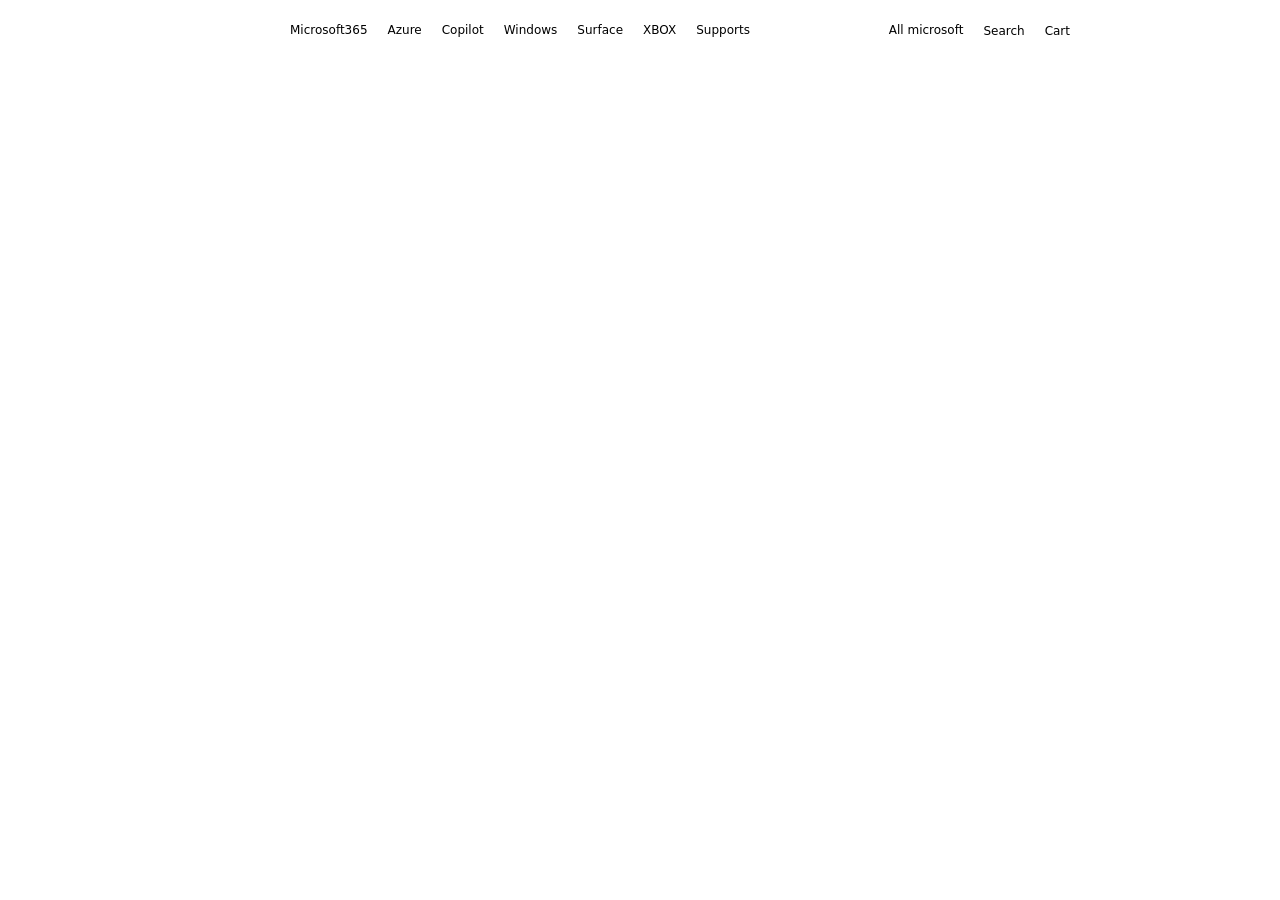
==== project 1(MS Landing page)/index.html @ 5c168fcf "Rename project folder and remove placeholder text Rename files from 'project 1' to 'project 1(MS Lan" ====
<!DOCTYPE html>
<html lang="en">
<head>
    <meta charset="UTF-8">
    <meta name="viewport" content="width=device-width, initial-scale=1.0">
    <title>Document</title>
    <link rel="stylesheet" href="style.css">
    <link
  href="https://cdn.jsdelivr.net/npm/remixicon@4.9.0/fonts/remixicon.css"
  rel="stylesheet"
/>
</head>
<body>
    <main>

        <nav>
            <div class="left">
                <img 
                width="100px"
                src="https://uhf.microsoft.com/images/microsoft/RE1Mu3b.png" alt="">
                <p>Microsoft365</p>
                <p>Azure</p>
                <p>Copilot</p>
                <p>Windows</p>
                <p>Surface</p>
                <p>XBOX</p>
                <p>Supports</p>
            </div>
            <div class="right">
                <p>All microsoft <span><i class="ri-arrow-down-s-line"></i></span></p>
                <p>Search <span><i class="ri-search-line"></i></span></p>
                <p>Cart <span><i class="ri-shopping-cart-2-line"></i></span></p>
                <div class="profile">

                </div>
            </div>
            
        </nav>

        <section>
            <img src="https://cdn-dynmedia-1.microsoft.com/is/image/microsoftcorp/Highlight-Surface-Pro-AI-11Ed-Sapphire-MC001-3000x1682:VP5-1920x600" alt="">
            <div class="content">
                
            </div>
        </section>
    </main>
</body>
</html>
---- project 1(MS Landing page)/style.css ----
*{
    margin: 0;
    padding: 0;
    box-sizing: border-box;
}

 html, body{
    height: 100%;
    width: 100%;
    font-family: system-ui, -apple-system, BlinkMacSystemFont, 'Segoe UI', Roboto, Oxygen, Ubuntu, Cantarell, 'Open Sans', 'Helvetica Neue', sans-serif;
 }

 main{
    height: 100%;
    width: 100%;
    display: flex;
    flex-direction: column;
}

nav{
    display: flex;
    align-items: center;
    justify-content: space-between;
    padding: 10px 150px 10px 150px; 
}

nav .left{
    display: flex;
    align-items: center;
    gap: 20px;

}

nav .left img{
    margin-right: 20px;
}

nav p{
    font-size: 12px;
}

nav .right{
    display: flex;
    align-items: center;
    gap: 20px;

}

.ri-search-line{
    font-size: 15px;
}

.ri-shopping-cart-2-line{
    font-size: 15px;
}

.profile{
    height: 40px;
    width: 40px;
    background-image: url(https://plus.unsplash.com/premium_photo-1779372801181-0d00b1448662?w=900&auto=format&fit=crop&q=60&ixlib=rb-4.1.0&ixid=M3wxMjA3fDB8MHxmZWF0dXJlZC1waG90b3MtZmVlZHwyNXx8fGVufDB8fHx8fA%3D%3D);
    border-radius: 50%;
    background-size: cover;
    background-position: center;

}

section{
    width: 95%;
    display: flex;
    align-self: center;
}

section img{
    width: 100%; 
}
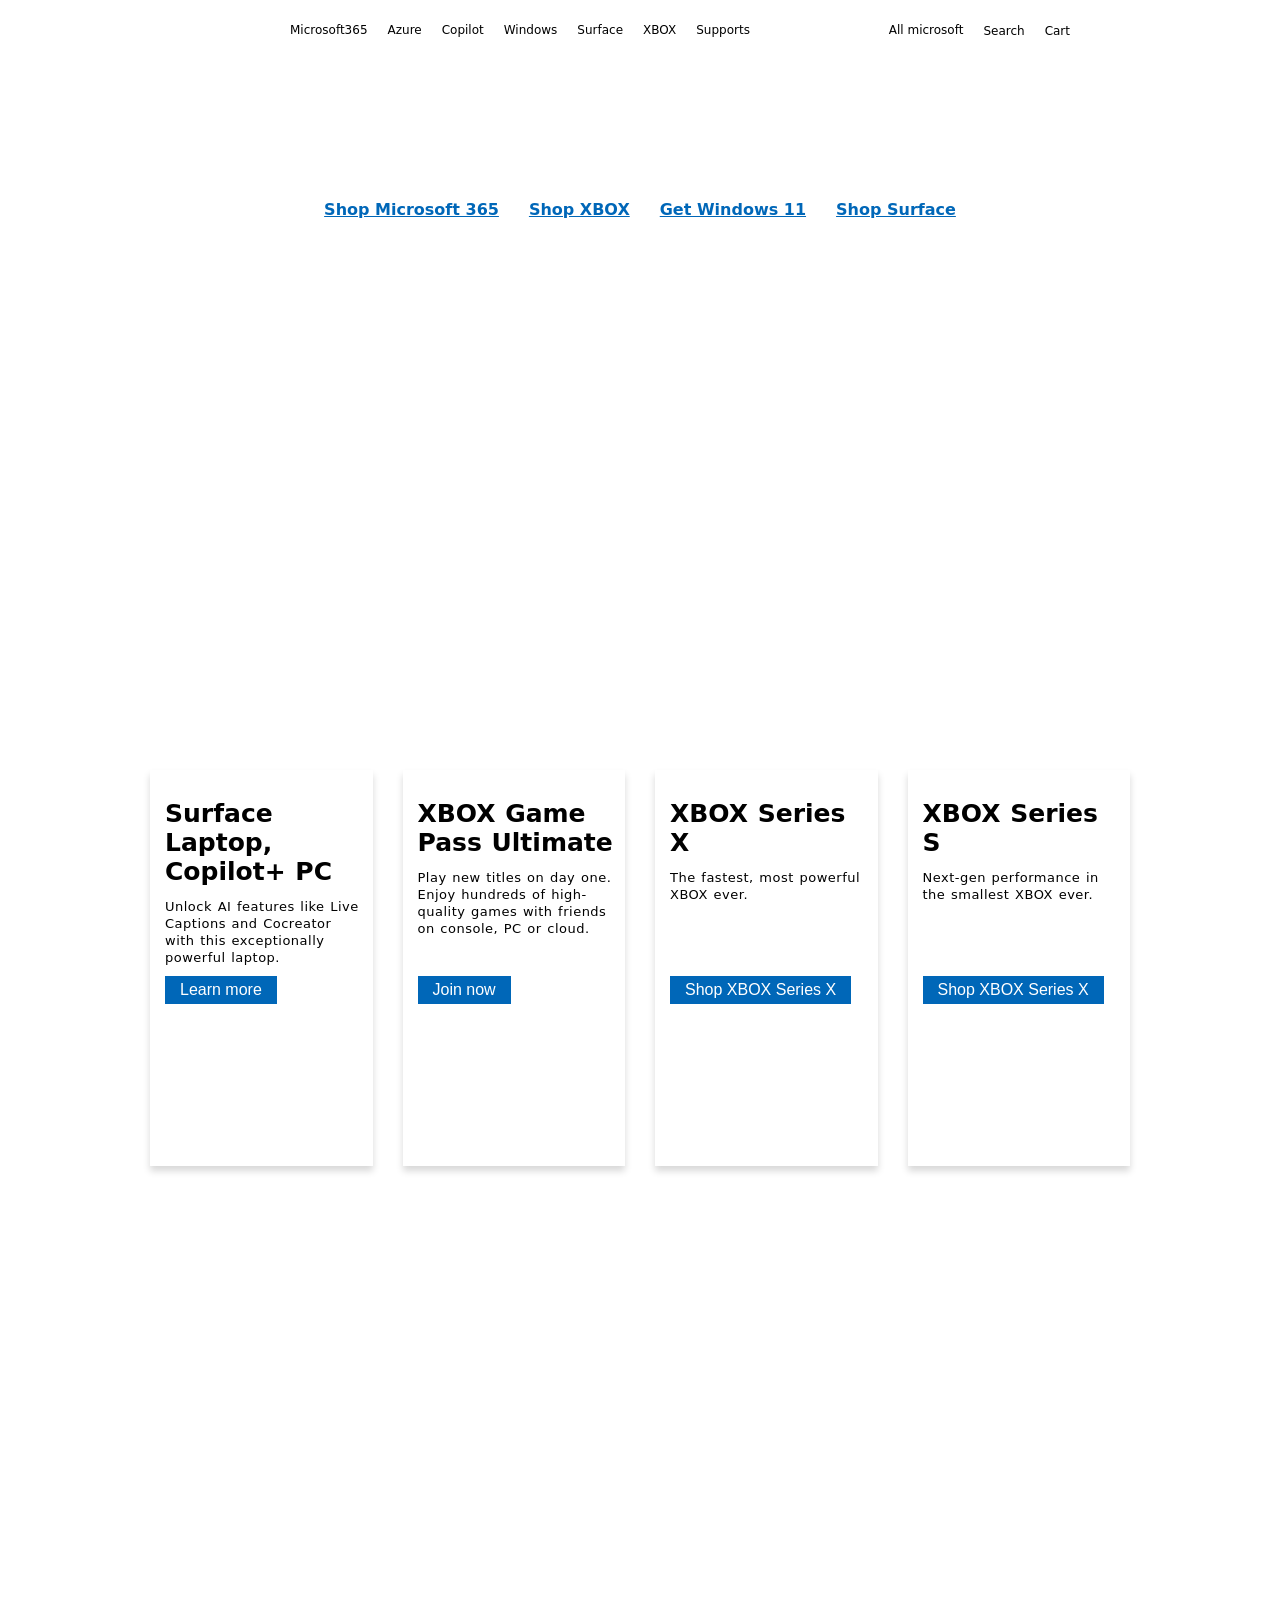
==== commit 2ebf094b: "Add promotional card sections and styles Add three new page sections to the landing page: container3" ====
--- a/project 1(MS Landing page)/index.html
+++ b/project 1(MS Landing page)/index.html
@@ -43,6 +43,106 @@
                 
             </div>
         </section>
+
+        <div class="container3">
+            <div class="box">
+                 <img src="https://cdn-dynmedia-1.microsoft.com/is/content/microsoftcorp/Link-List-Icons-Microsoft-365?wid=40&hei=40" alt="">
+                 <p>Shop Microsoft 365</p>
+            </div>
+
+            <div class="box">
+                 <img src="https://cdn-dynmedia-1.microsoft.com/is/content/microsoftcorp/Link-List-Icons-Xbox-Games-Consoles?wid=40&hei=40" alt="">
+                 <p>Shop XBOX</p>
+            </div>
+
+            <div class="box">
+                 <img src="https://cdn-dynmedia-1.microsoft.com/is/content/microsoftcorp/Link-List-Icons-Microsoft-365?wid=40&hei=40" alt="">
+                 <p>Get Windows 11</p>
+            </div>
+
+            <div class="box">
+                 <img src="https://cdn-dynmedia-1.microsoft.com/is/content/microsoftcorp/Link-List-Icons-Surface-Devices?wid=40&hei=40" alt="">
+                 <p>Shop Surface</p>
+            </div>
+        </div>
+
+
     </main>
+
+    <div class="container4">
+        <div class="box">
+            <div class="topImg">
+                <img src="https://cdn-dynmedia-1.microsoft.com/is/image/microsoftcorp/Content-Card-Surface-Laptop-AI-7Ed-Sapphire-MC001?wid=380&hei=213&fit=crop" alt="">
+            </div>
+            <div class="text">
+               <div class="text-inside">
+                 <h1>Surface Laptop, Copilot+ PC</h1>
+                <p>Unlock AI features like Live Captions and Cocreator with this exceptionally powerful laptop.</p>
+               </div>
+
+                <button>
+                    Learn more
+                </button>
+            </div>
+
+        </div>
+
+         <div class="box">
+            <div class="topImg">
+                <img src="https://cdn-dynmedia-1.microsoft.com/is/image/microsoftcorp/Content-Card-Digital-Content-Xbox-Game-Pass-Oct25?fmt=png-alpha&wid=380&hei=213&fit=crop" alt="">
+            </div>
+            <div class="text">
+               <div class="text-inside">
+                 <h1>XBOX Game Pass Ultimate</h1>
+                <p>Play new titles on day one. Enjoy hundreds of high-quality games with friends on console, PC or cloud.</p>
+               </div>
+
+                <button>
+                    Join now
+                </button>
+            </div>
+
+        </div>
+
+         <div class="box">
+            <div class="topImg">
+                <img src="https://cdn-dynmedia-1.microsoft.com/is/image/microsoftcorp/Content-Card-Surface-Laptop-AI-7Ed-Sapphire-MC001?wid=380&hei=213&fit=crop" alt="">
+            </div>
+            <div class="text">
+               <div class="text-inside">
+                <h1>XBOX Series X</h1>
+                <p>The fastest, most powerful XBOX ever.</p>
+               </div>
+
+                <button>
+                   Shop XBOX Series X
+                </button>
+            </div>
+
+        </div>
+
+         <div class="box">
+            <div class="topImg">
+                <img src="https://cdn-dynmedia-1.microsoft.com/is/image/microsoftcorp/gldn-XSS-CP-Xbox-Series-S-Evergreen?wid=380&hei=213&fit=crop" alt="">
+            </div>
+            <div class="text">
+               <div class="text-inside">
+                 <h1>XBOX Series S</h1>
+                <p>Next-gen performance in the smallest XBOX ever.</p>
+               </div>
+
+                <button>
+                    Shop XBOX Series X
+                </button>
+            </div>
+ 
+        </div>
+
+        
+            
+        </div>
+    </div>
+
+    <div class="container5"></div>
 </body>
 </html>
--- a/project 1(MS Landing page)/style.css
+++ b/project 1(MS Landing page)/style.css
@@ -11,7 +11,7 @@
  }
 
  main{
-    height: 100%;
+    height: 80%;
     width: 100%;
     display: flex;
     flex-direction: column;
@@ -72,4 +72,97 @@
 
 section img{
     width: 100%; 
+}
+
+
+.container3{
+    height: 40%;
+    width: 100%;
+    gap:  30px;
+    display: flex;
+    justify-content: center;
+    align-items: center;
+
+}
+
+.container3 .box{
+    display: flex;
+    flex-direction:  column;
+    gap: 10px;
+    align-items: center;
+    justify-content: center;
+}
+
+.container3 .box p{
+    color: #0067b8;
+    font-weight: 600;
+    text-decoration: underline;
+
+}
+.container3 .box img{
+    width: 40px;
+}
+
+.container4{
+    height: 55%;
+    width: 100%;
+    padding: 0 150px 0 150px; 
+    align-items: center;
+    display: flex;
+    gap: 30px;
+}
+
+.container4 .box{
+    height: 80%;
+    width: 26%;
+    box-shadow: 0 5px 7px rgba(0, 0, 0, 0.155);
+}
+
+.container4 .box img{
+    width: 100%;
+}
+
+.container4 .box .text{
+    display: flex;
+    flex-direction: column;
+    justify-content: space-between;
+    height: 57%;
+    padding: 10px 10px 10px 15px ;
+    word-spacing: 1px;
+}
+
+.text .text-inside h1{
+    font-size: 25px;
+    font-weight: 600;
+
+}
+
+.text .text-inside p{
+    font-weight: 400;
+    letter-spacing: 0.5px;
+    line-height: 17px;
+    font-size: 13px;
+}
+
+.text button{
+    width: fit-content;
+    padding: 5px 15px 5px 15px;
+    font-size: 16px;
+    background-color: #0067b8;
+    color: white;
+    align-self: self-start;
+    border: none;
+    
+}
+
+.container4 .box .text .text-inside{
+    display: flex;
+    flex-direction: column;
+    gap: 12px;
+}
+
+.container5{
+    height: 60%;
+    width: 95%;
+    background-image: URL('https://cdn-dynmedia-1.microsoft.com/is/image/microsoftcorp/Highlight-Hero-Windows11-GlobalLaunch:VP5-1596x600');
 }
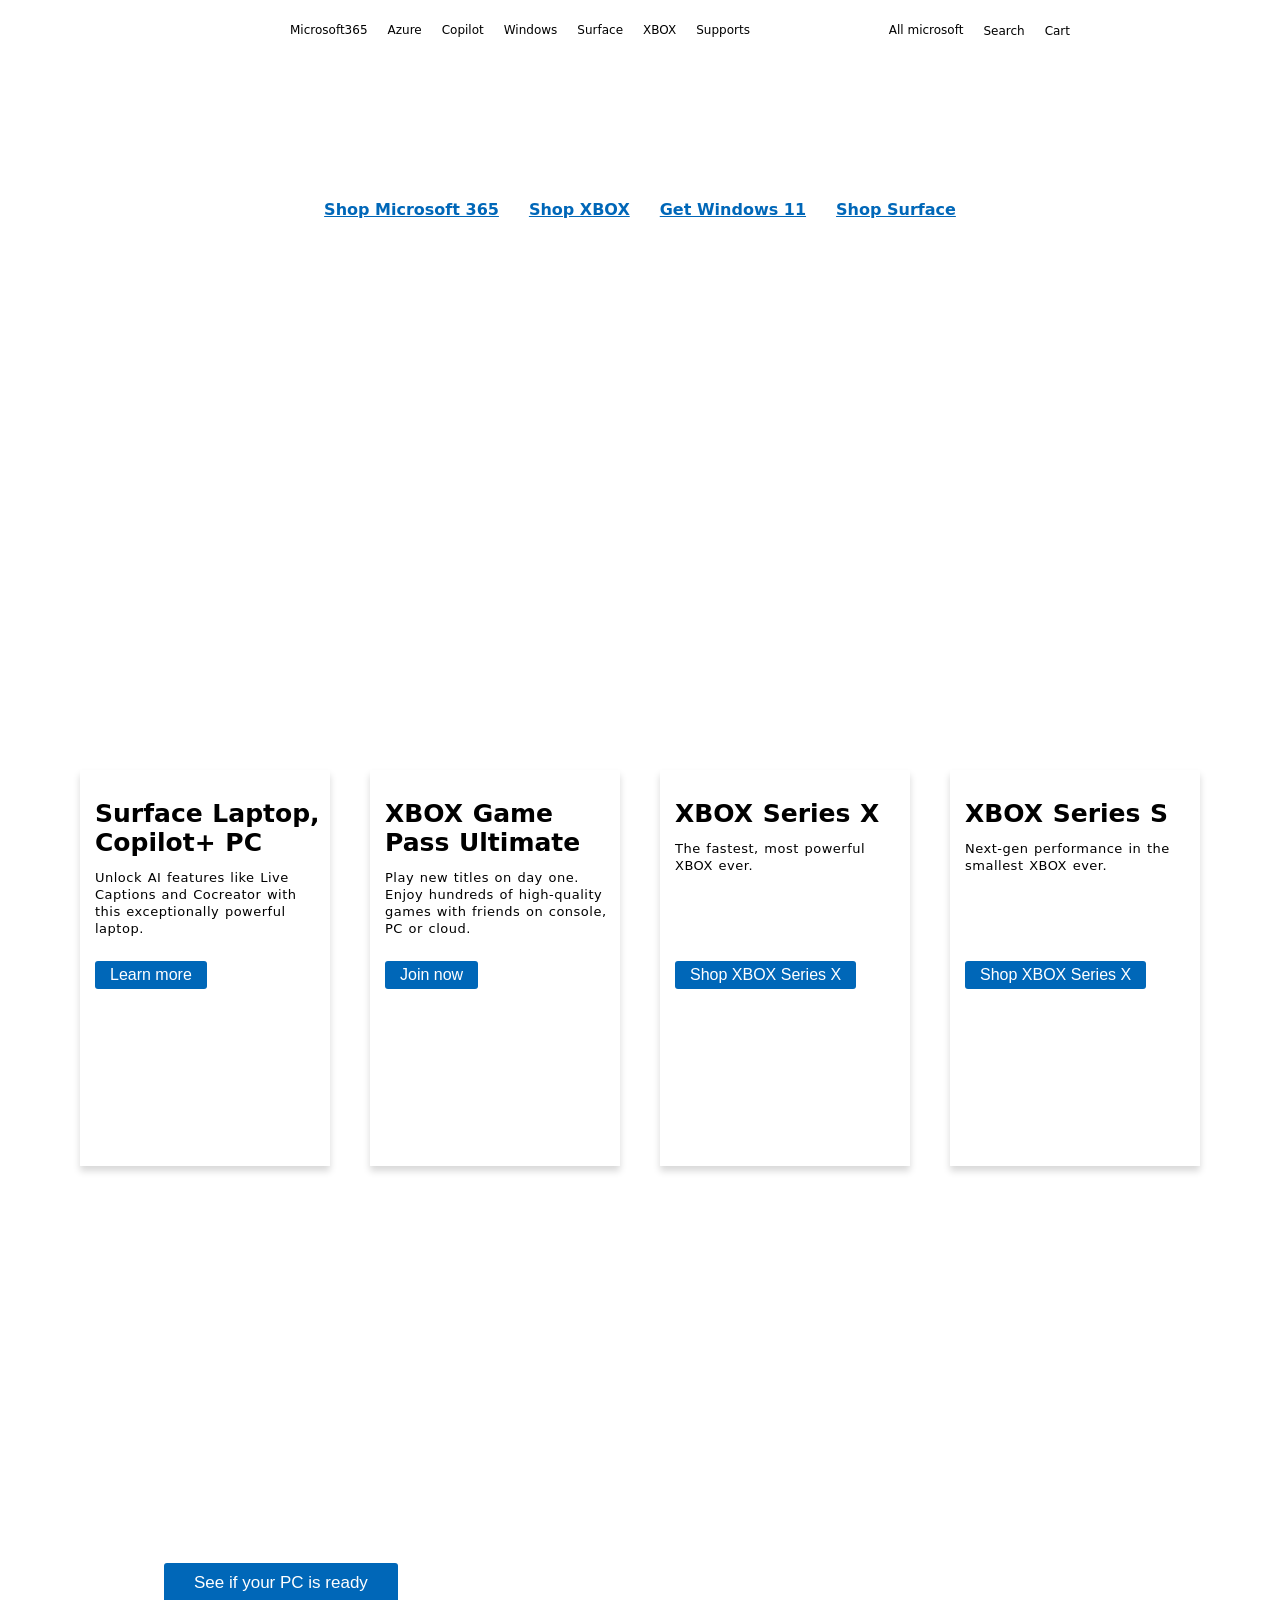
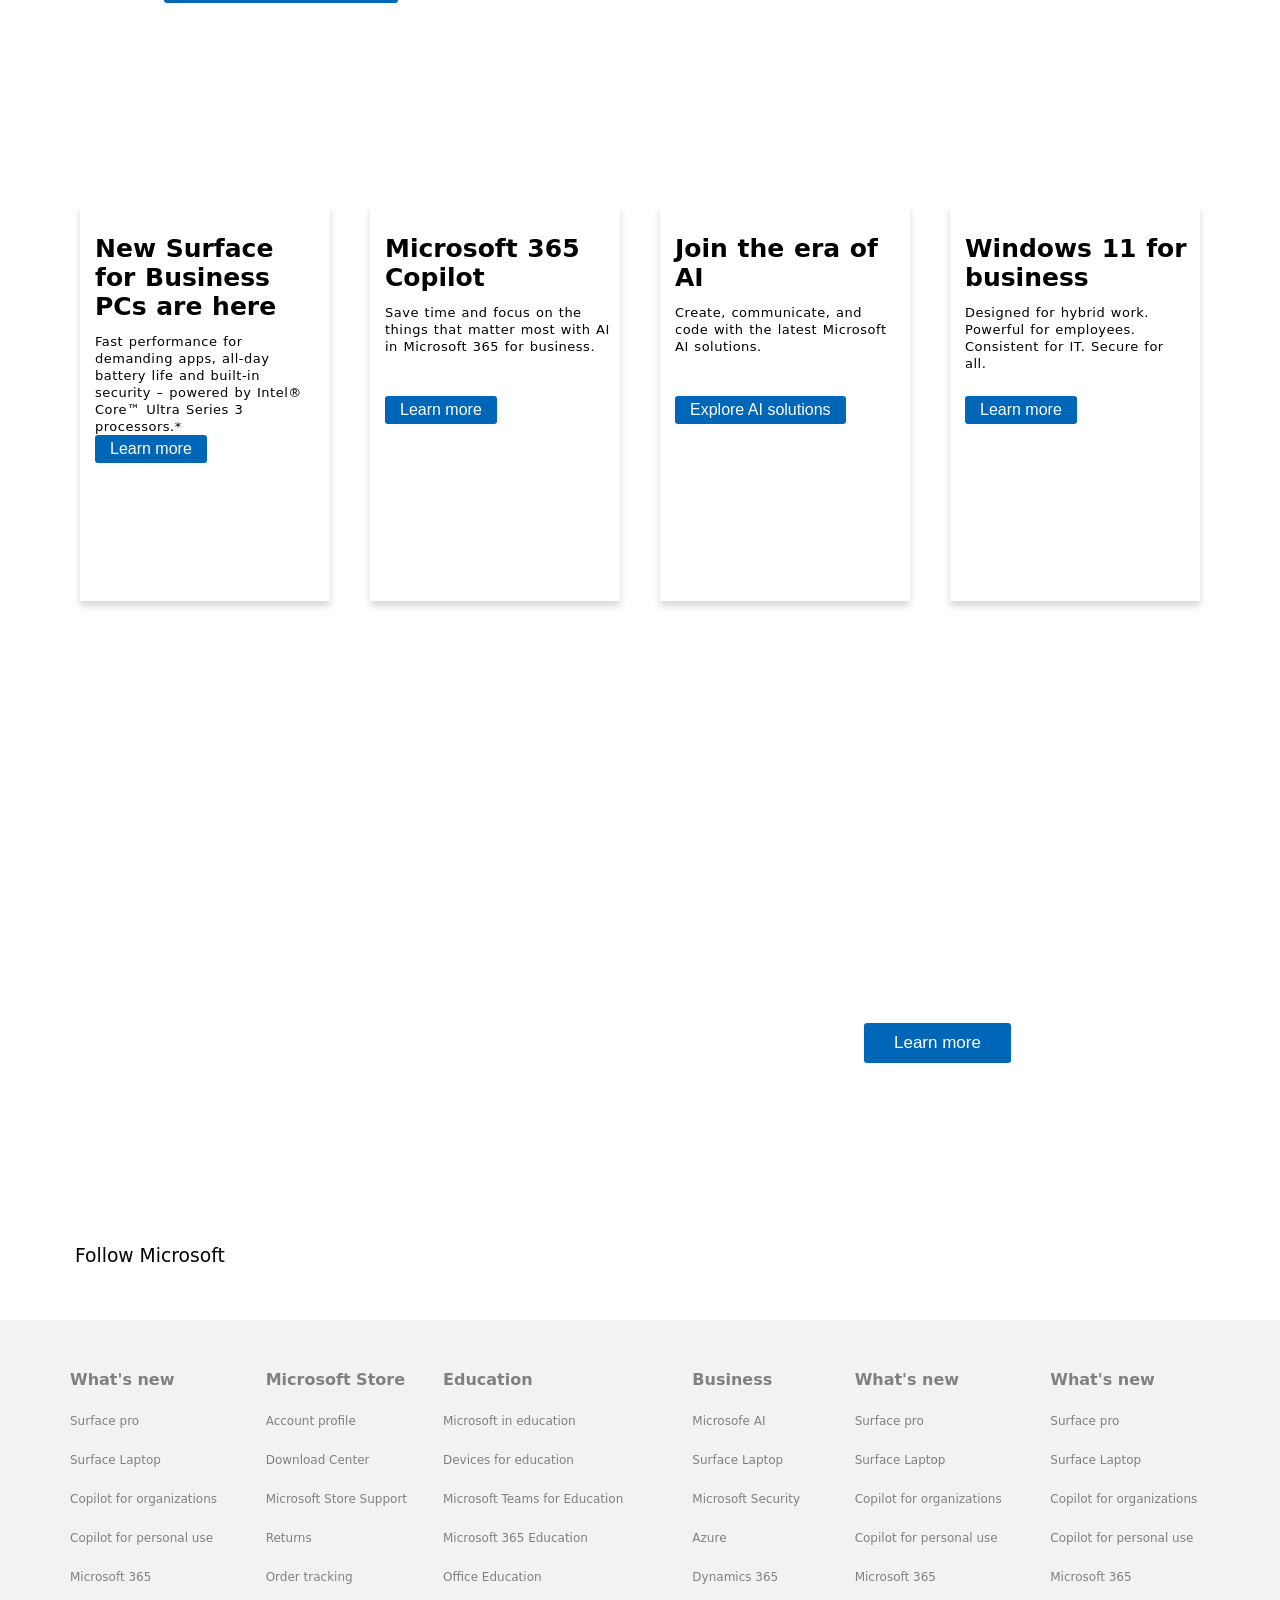
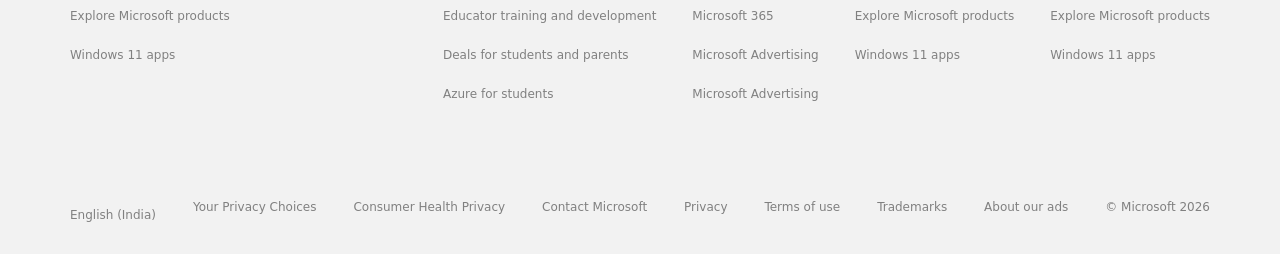
==== commit 9f311468: "Add hero/cards sections, socials and footer Introduce new page content and adjust layout/styles for " ====
--- a/project 1(MS Landing page)/index.html
+++ b/project 1(MS Landing page)/index.html
@@ -143,6 +143,201 @@
         </div>
     </div>
 
-    <div class="container5"></div>
+    <div class="container5">
+        <div class="image">
+            <h1>Designed for life today <br> <span>-</span> and tomorrow</h1>
+            
+            <p>The next-generation of games. Your goals. Friends and <br>family. Windows 11 was made to bring you closer to  <br> everything you love.</p>
+            
+            
+            <button>See if your PC is ready</button>
+
+        </div>
+    </div>
+
+    <div class="container4">
+        <div class="box">
+            <div class="topImg">
+                <img src="https://cdn-dynmedia-1.microsoft.com/is/image/microsoftcorp/Content-Card-Reimagine-Surface-Laptop-Intel-13in-1Ed-13pt8in-15in-8Ed-Trio-Platinum-COMMR-Homepage?wid=380&hei=213&fit=crop" alt="">
+            </div>
+            <div class="text">
+               <div class="text-inside">
+                 <h1>New Surface for Business PCs are here</h1>
+                <p>Fast performance for demanding apps, all-day battery life and built-in security – powered by Intel® Core™ Ultra Series 3 processors.* ​</p>
+               </div>
+
+                <button>
+                    Learn more
+                </button>
+            </div>
+
+        </div>
+
+         <div class="box">
+            <div class="topImg">
+                <img src="https://cdn-dynmedia-1.microsoft.com/is/image/microsoftcorp/Content-Card-Microsoft-365-Copilot-COMMR-0625?wid=380&hei=213&fit=crop" alt="">
+            </div>
+            <div class="text">
+               <div class="text-inside">
+                 <h1>Microsoft 365 Copilot</h1>
+                <p>Save time and focus on the things that matter most with AI in Microsoft 365 for business.</p>
+               </div>
+
+                <button>
+                    Learn more
+                </button>
+            </div>
+
+        </div>
+
+         <div class="box">
+            <div class="topImg">
+                <img src="https://cdn-dynmedia-1.microsoft.com/is/image/microsoftcorp/Content-Card-Azure-AI-Bloom?wid=380&hei=213&fit=crop" alt="">
+            </div>
+            <div class="text">
+               <div class="text-inside">
+                <h1>Join the era of AI</h1>
+                <p>Create, communicate, and code with the latest Microsoft AI solutions.</p>
+               </div>
+
+                <button>
+                   Explore AI solutions
+                </button>
+            </div>
+
+        </div>
+
+         <div class="box">
+            <div class="topImg">
+                <img src="https://cdn-dynmedia-1.microsoft.com/is/image/microsoftcorp/Content-Card-Windows-11-Business?wid=380&hei=213&fit=crop" alt="">
+            </div>
+            <div class="text">
+               <div class="text-inside">
+                 <h1>Windows 11 for business</h1>
+                <p>Designed for hybrid work. Powerful for employees. Consistent for IT. Secure for all.</p>
+               </div>
+
+                <button>
+                    Learn more
+                </button>
+            </div>
+ 
+        </div>
+
+        
+            
+        </div>
+    </div>
+
+    <div class="container6">
+        <div class="image6">
+            <h1>Less plastic, more​ <br>planet</h1>
+            
+            <p>From phasing out single-use plastics to monitoring our <br> climate, discover how Microsoft is helping protect and <br> support the planet.</p>
+            
+            
+            <button>Learn more</button>
+
+        </div>
+    </div>
+
+    <div class="socials">
+       <h3>Follow Microsoft</h3>
+       <div class="icons">
+        <i class="ri-facebook-fill"></i>
+        <i class="ri-twitter-x-fill"></i>
+        <i class="ri-youtube-fill"></i>
+       </div>
+    </div>
+
+    <footer>
+       <div class="text-box">
+        <h4>What's new</h4>
+        <small>Surface pro</small>
+        <small>Surface Laptop</small>
+        <small>Copilot for organizations</small>
+        <small>Copilot for personal use</small>
+        <small>Microsoft 365</small>
+        <small>Explore Microsoft products</small>
+        <small>Windows 11 apps</small>
+
+       </div>
+
+       <div class="text-box">
+        <h4>Microsoft Store</h4>
+        <small>Account profile</small>
+        <small>Download Center</small>
+        <small>Microsoft Store Support</small>
+        <small>Returns</small>
+        <small>Order tracking</small>
+
+       </div>
+
+       <div class="text-box">
+        <h4>Education</h4>
+        <small>Microsoft in education</small>
+        <small>Devices for education</small>
+        <small>Microsoft Teams for Education</small>
+        <small>Microsoft 365 Education</small>
+        <small>Office Education</small>
+        <small>Educator training and development</small>
+        <small>Deals for students and parents</small>
+        <small>Azure for students</small>
+        
+       </div>
+
+       <div class="text-box">
+        <h4>Business</h4>
+        <small>Microsofe AI</small>
+        <small>Surface Laptop</small>
+        <small>Microsoft Security</small>
+        <small>Azure</small>
+        <small>Dynamics 365</small>
+        <small>Microsoft 365</small>
+        <small>Microsoft Advertising</small>
+        <small>Microsoft Advertising</small>
+
+       </div>
+
+       <div class="text-box">
+        <h4>What's new</h4>
+        <small>Surface pro</small>
+        <small>Surface Laptop</small>
+        <small>Copilot for organizations</small>
+        <small>Copilot for personal use</small>
+        <small>Microsoft 365</small>
+        <small>Explore Microsoft products</small>
+        <small>Windows 11 apps</small>
+
+       </div>
+
+       <div class="text-box">
+        <h4>What's new</h4>
+        <small>Surface pro</small>
+        <small>Surface Laptop</small>
+        <small>Copilot for organizations</small>
+        <small>Copilot for personal use</small>
+        <small>Microsoft 365</small>
+        <small>Explore Microsoft products</small>
+        <small>Windows 11 apps</small>
+
+       </div>
+       
+
+
+    </footer>
+
+    <div class="footer2">
+        <p> <span style="font-size: 20px;"> <i class="ri-earth-fill"></i></span> English (India)</p>
+        <p>Your Privacy Choices</p>
+        <p>Consumer Health Privacy</p>
+        <p>Contact Microsoft</p>
+        <p>Privacy</p>
+        <p>Terms of use</p>
+        <p>Trademarks</p>
+        <p>About our ads</p>
+        <p>© Microsoft 2026</p>
+    </div>
+
 </body>
 </html>
--- a/project 1(MS Landing page)/style.css
+++ b/project 1(MS Landing page)/style.css
@@ -36,7 +36,12 @@
 }
 
 nav p{
+    cursor: pointer;
     font-size: 12px;
+}
+
+nav p:hover{
+    border-bottom: 2px solid black;
 }
 
 nav .right{
@@ -65,7 +70,7 @@
 }
 
 section{
-    width: 95%;
+    width: 100%;
     display: flex;
     align-self: center;
 }
@@ -106,15 +111,15 @@
 .container4{
     height: 55%;
     width: 100%;
-    padding: 0 150px 0 150px; 
-    align-items: center;
-    display: flex;
-    gap: 30px;
+    padding: 0 80px 0 80px; 
+    align-items: center;
+    display: flex;
+    gap: 40px;
 }
 
 .container4 .box{
     height: 80%;
-    width: 26%;
+    width: 100%;
     box-shadow: 0 5px 7px rgba(0, 0, 0, 0.155);
 }
 
@@ -127,7 +132,7 @@
     flex-direction: column;
     justify-content: space-between;
     height: 57%;
-    padding: 10px 10px 10px 15px ;
+    padding: 10px 10px 25px 15px ;
     word-spacing: 1px;
 }
 
@@ -152,6 +157,7 @@
     color: white;
     align-self: self-start;
     border: none;
+    border-radius: 3px;
     
 }
 
@@ -163,6 +169,150 @@
 
 .container5{
     height: 60%;
-    width: 95%;
-    background-image: URL('https://cdn-dynmedia-1.microsoft.com/is/image/microsoftcorp/Highlight-Hero-Windows11-GlobalLaunch:VP5-1596x600');
-}+    width: 100%;
+    display: flex;
+    justify-content: center;
+    align-items: center;
+    color: white;
+
+}
+
+.image{
+    padding-left: 100px;
+    height: 100%;
+    width: 90%;
+    justify-content: center;
+    background-image: url('https://cdn-dynmedia-1.microsoft.com/is/image/microsoftcorp/Highlight-Hero-Windows11-GlobalLaunch:VP5-1596x600');
+    background-size: cover;
+    background-position: center;
+    display: flex;
+    flex-direction: column;
+    gap: 20px;
+
+}
+
+.image h1{
+    font-size: 35px;
+    font-weight: 500;
+    
+}
+
+.image p{
+    font-weight: 400;
+    line-height: 25px;
+}
+
+.image button{
+    width: fit-content;
+    padding:  10px 30px ;
+    border: none;
+    background-color: #0067b8;
+    color: white;
+    font-size: 17px;
+    border-radius: 3px;
+
+}
+
+.container6{
+    height: 60%;
+    width: 100%;
+    display: flex;
+    justify-content: center;
+    align-items: center;
+    color: white;
+
+}
+
+.image6{
+    padding-left: 800px;
+    height: 100%;
+    width: 90%;
+    justify-content: center;
+    
+    background-image: url('https://cdn-dynmedia-1.microsoft.com/is/image/microsoftcorp/Hero-Desktop-AI-Sustainability-Less-Plastic:VP5-1920x600');
+    background-size: cover;
+    background-position: center;
+    display: flex;
+    flex-direction: column;
+    gap: 20px;
+
+}
+
+.image6 h1{
+    font-size: 35px;
+    font-weight: 500;
+    
+}
+
+.image6 p{
+    font-weight: 400;
+    line-height: 25px;
+}
+
+.image6 button{
+    width: fit-content;
+    padding:  10px 30px ;
+    border: none;
+    background-color: #0067b8;
+    color: white;
+    font-size: 17px;
+    border-radius: 3px;
+}
+
+.socials{
+    height: 30px;
+    display: flex;
+    align-items: center;
+    padding: 0 75px;
+    margin: 50px 0;
+}
+
+.socials h3{
+    font-weight: 500;
+}
+
+.socials .icons{
+    margin-left: 30px;
+    display: flex;
+    gap: 30px;
+}
+
+.socials .icons i{
+    font-size: 25px;
+}
+
+footer{
+    display: flex;
+    justify-content: space-between;
+    color: gray;
+    height: 50%;
+    background-color: #f2f2f2;
+    padding: 50px 70px;
+}
+footer .text-box{
+    display: flex;
+    flex-direction: column;
+    gap: 25px;
+}
+
+footer .text-box h4{
+    font-weight: 600;
+}
+
+footer .text-box small{
+    font-size: 12px;
+    font-weight: 300;
+    cursor:  pointer;
+}
+
+.footer2{
+    font-size: 12px;
+    display: flex;
+    justify-content: space-between;
+    color: gray;
+    background-color: #f2f2f2;
+    padding: 30px 70px;
+}
+
+
+
